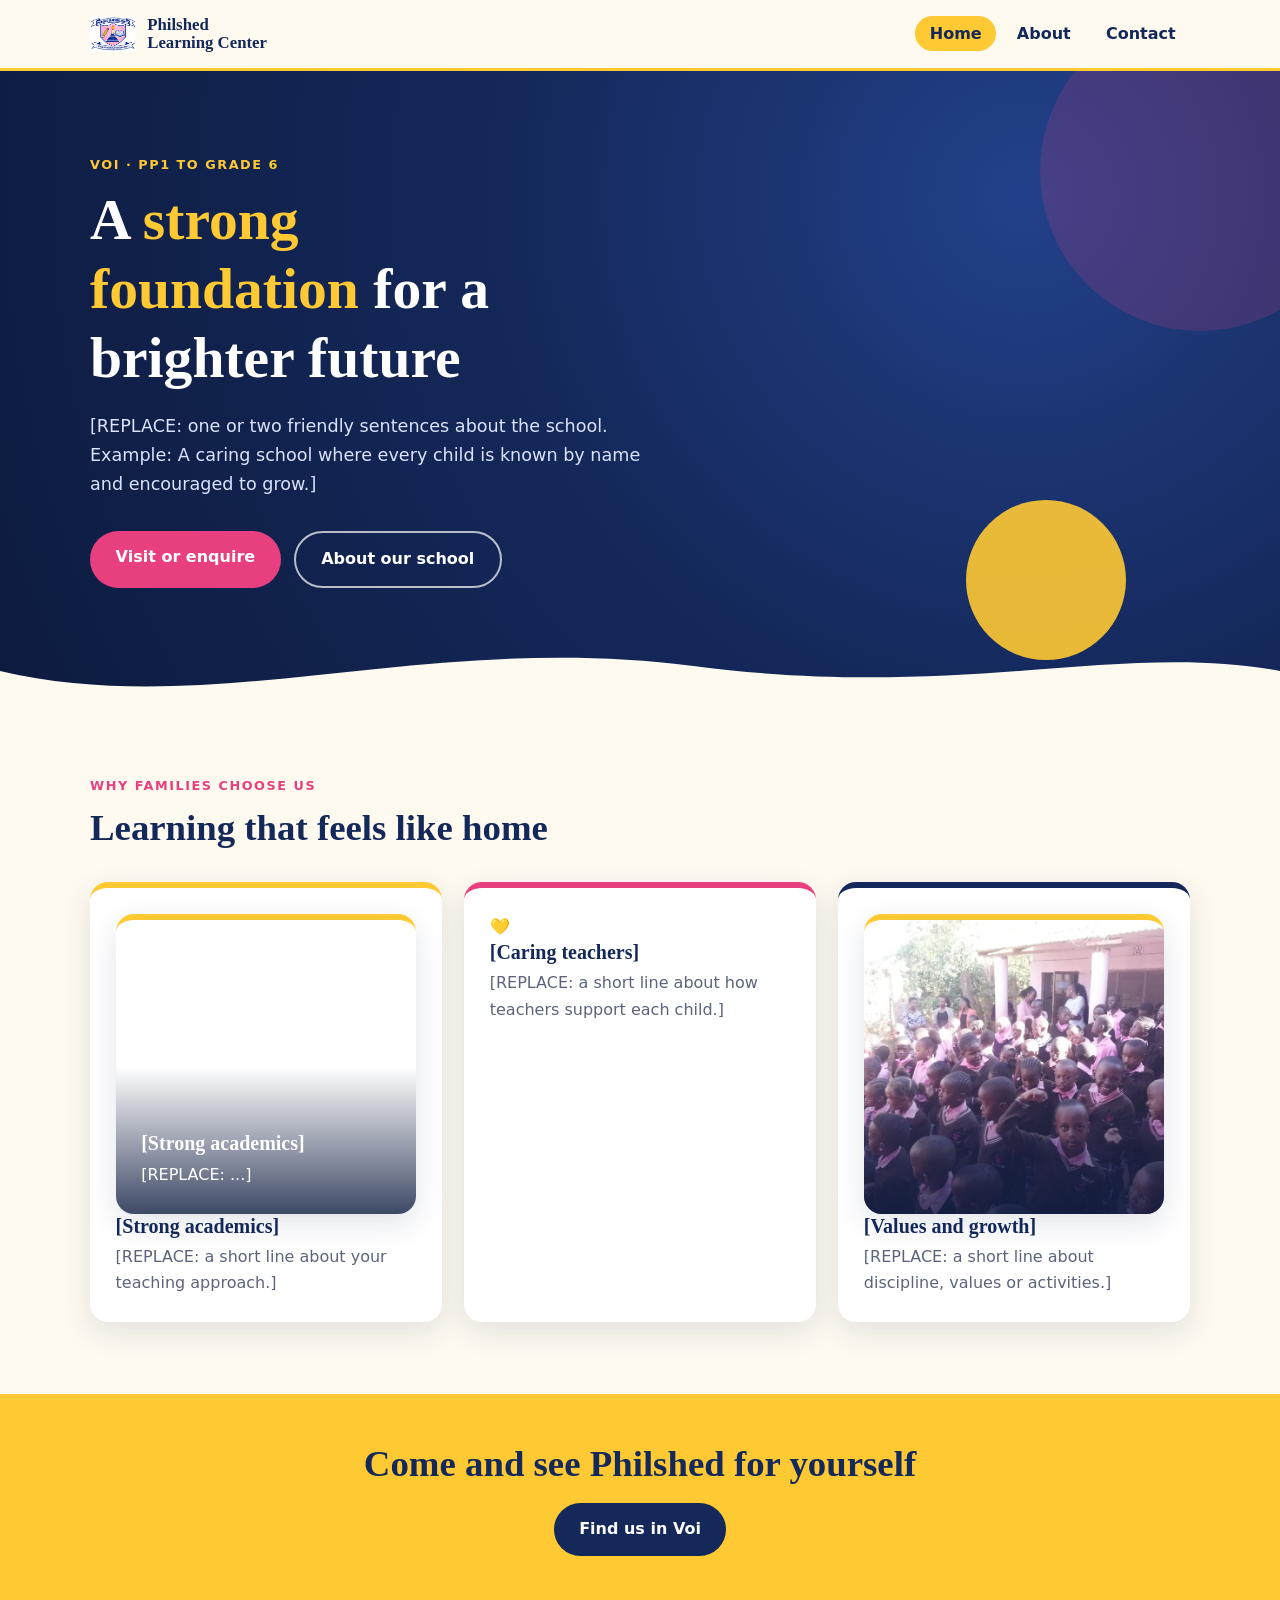
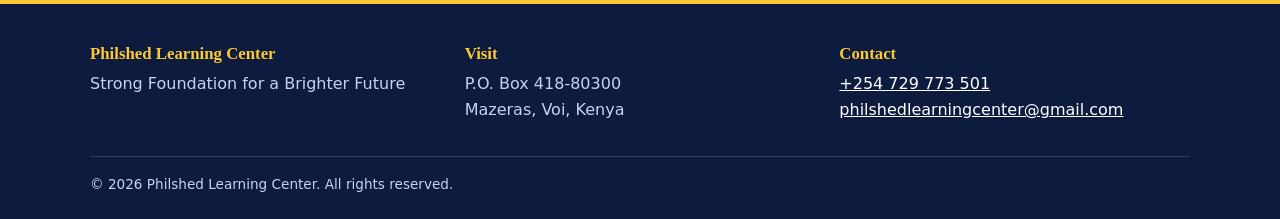
==== index.html @ fe9850d2 "Add working contact form with Web3Forms" ====
<!DOCTYPE html>
<html lang="en">
<head>
  <meta charset="UTF-8">
  <meta name="viewport" content="width=device-width, initial-scale=1">
  <!-- SEO: the title and description are what Google shows in search results -->
  <title>Philshed Learning Center | Primary School in Voi, Kenya</title>
  <meta name="description" content="Philshed Learning Center in Voi teaches PP1 to Grade 6 with caring teachers and a strong foundation for a brighter future. Visit us or get in touch.">
  <link rel="canonical" href="https://www.YOUR-DOMAIN.co.ke/">
  <meta property="og:title" content="Philshed Learning Center, Voi">
  <meta property="og:description" content="Strong Foundation for a Brighter Future. PP1 to Grade 6.">
  <meta property="og:type" content="website">
  <meta name="theme-color" content="#14285a">
  <link rel="icon" href="images/logo.png">
  <link rel="stylesheet" href="style.css">

  <!-- Structured data: a small block that tells Google "this is a school" -->
  <script type="application/ld+json">
  {
    "@context": "https://schema.org",
    "@type": "School",
    "name": "Philshed Learning Center",
    "slogan": "Strong Foundation for a Brighter Future",
    "url": "https://www.YOUR-DOMAIN.co.ke/",
    "logo": "https://www.YOUR-DOMAIN.co.ke/images/logo.png",
    "telephone": "+254-XXX-XXXXXX",
    "address": { "@type": "PostalAddress", "addressLocality": "Voi", "addressCountry": "KE" }
  }
  </script>
</head>
<body>
  <a class="skip" href="#main">Skip to content</a>

  <header class="site-header">
    <div class="container nav">
      <a class="brand" href="index.html">
        <img src="images/logo.png" alt="Philshed Learning Center logo" width="46" height="46">
        <span>Philshed<br>Learning Center</span>
      </a>
      <button class="menu-btn" aria-label="Open menu" aria-expanded="false">Menu</button>
      <ul id="menu">
        <li><a href="index.html" aria-current="page">Home</a></li>
        <li><a href="about.html">About</a></li>
        <li><a href="contact.html">Contact</a></li>
      </ul>
    </div>
  </header>

  <main id="main">
    <section class="hero">
      <div class="container">
        <span class="eyebrow" style="color:var(--yellow)">Voi &middot; PP1 to Grade 6</span>
        <h1>A <em>strong foundation</em> for a brighter future</h1>
        <p>[REPLACE: one or two friendly sentences about the school. Example: A caring school where every child is known by name and encouraged to grow.]</p>
        <div class="actions">
          <a class="btn btn-primary" href="contact.html">Visit or enquire</a>
          <a class="btn btn-ghost" href="about.html">About our school</a>
        </div>
      </div>
      <svg class="wave" viewBox="0 0 1200 70" preserveAspectRatio="none" aria-hidden="true">
        <path d="M0,40 C200,90 400,0 650,35 C900,70 1050,10 1200,40 L1200,70 L0,70 Z" fill="#fffaf0"/>
      </svg>
    </section>

    <section class="section">
      <div class="container reveal">
        <span class="eyebrow">Why families choose us</span>
        <h2>Learning that feels like home</h2>
        <div class="grid">
          <article class="card"><div class="card photo-card" style="background-image: url('images/academics.webp')">
  <h3>[Strong academics]</h3>
  <p>[REPLACE: ...]</p>
</div><h3>[Strong academics]</h3><p>[REPLACE: a short line about your teaching approach.]</p></article>
          <article class="card"><div class="icon" aria-hidden="true">💛</div><h3>[Caring teachers]</h3><p>[REPLACE: a short line about how teachers support each child.]</p></article>
          <article class="card"><div class="card photo-card reveal" style="background-image: url('images/values.webp'); background-position: 70% 50%;"></div><h3>[Values and growth]</h3><p>[REPLACE: a short line about discipline, values or activities.]</p></article>
        </div>
      </div>
    </section>

    <section class="banner">
      <div class="container reveal">
        <h2>Come and see Philshed for yourself</h2>
        <a class="btn" style="background:var(--navy);color:#fff" href="contact.html">Find us in Voi</a>
      </div>
    </section>
  </main>

  <footer class="site-footer">
    <div class="container">
      <div class="cols">
        <div><h3>Philshed Learning Center</h3><p>Strong Foundation for a Brighter Future</p></div>
        <div><h3>Visit</h3><p>P.O. Box 418-80300<br>Mazeras, Voi, Kenya</p></div>
        <div><h3>Contact</h3><p><a href="tel:+254729773501">+254 729 773 501</a><br><a href="mailto:philshedlearningcenter@gmail.com">philshedlearningcenter@gmail.com</a></p></div>
      </div>
      <p class="copy">&copy; <span id="year">2026</span> Philshed Learning Center. All rights reserved.</p>
    </div>
  </footer>
  <script src="script.js" defer></script>
</body>
</html>
---- style.css ----
/* ===== Philshed Learning Center - shared styles =====
   CSS variables (the --name things) let you change a colour once
   and it updates everywhere. Edit them here. */
:root {
  --navy: #14285a;
  --navy-deep: #0d1b3f;
  --pink: #e8407f;
  --yellow: #ffc933;
  --cream: #fffaf0;
  --ink: #1d2433;
  --muted: #5b647a;
  --radius: 18px;
  --shadow: 0 10px 30px rgba(20, 40, 90, 0.12);
  --font-body: system-ui, -apple-system, "Segoe UI", Roboto, Arial, sans-serif;
  --font-display: Georgia, "Times New Roman", serif;
}

* { box-sizing: border-box; margin: 0; padding: 0; }
html { scroll-behavior: smooth; }
body {
  font-family: var(--font-body);
  color: var(--ink);
  background: var(--cream);
  line-height: 1.65;
}
img { max-width: 100%; display: block; }
a { color: var(--navy); }
h1, h2, h3 { font-family: var(--font-display); line-height: 1.2; color: var(--navy); }
h1 { font-size: clamp(2.1rem, 6vw, 3.6rem); }
h2 { font-size: clamp(1.6rem, 4vw, 2.3rem); margin-bottom: .6rem; }
h3 { font-size: 1.25rem; margin-bottom: .4rem; }
.container { width: min(1100px, 92%); margin-inline: auto; }
.section { padding: 4.5rem 0; }
.eyebrow {
  display: inline-block; font-weight: 700; letter-spacing: .12em;
  text-transform: uppercase; font-size: .8rem; color: var(--pink); margin-bottom: .6rem;
}

/* Skip link: helps keyboard and screen-reader users jump past the menu */
.skip { position: absolute; left: -999px; }
.skip:focus { left: 1rem; top: 1rem; background: var(--yellow); padding: .5rem 1rem; z-index: 99; }

/* ===== Header / nav ===== */
.site-header {
  position: sticky; top: 0; z-index: 50;
  background: rgba(255, 250, 240, .96); backdrop-filter: blur(8px);
  border-bottom: 3px solid var(--yellow);
}
.nav { display: flex; align-items: center; justify-content: space-between; padding: .7rem 0; }
.brand { display: flex; align-items: center; gap: .7rem; text-decoration: none; }
.brand img { width: 46px; height: 46px; object-fit: contain; }
.brand span { font-family: var(--font-display); font-weight: 700; color: var(--navy); font-size: 1.05rem; line-height: 1.1; }
.nav ul { list-style: none; display: flex; gap: .4rem; }
.nav ul a {
  text-decoration: none; font-weight: 600; padding: .5rem .9rem;
  border-radius: 999px; color: var(--navy); transition: background .2s;
}
.nav ul a:hover, .nav ul a[aria-current="page"] { background: var(--yellow); }
.menu-btn { display: none; background: var(--navy); color: #fff; border: 0; border-radius: 10px; padding: .5rem .8rem; font-size: 1rem; cursor: pointer; }

@media (max-width: 720px) {
  .menu-btn { display: block; }
  .nav ul {
    display: none; position: absolute; left: 0; right: 0; top: 100%;
    flex-direction: column; background: var(--cream); padding: .8rem 4%;
    border-bottom: 3px solid var(--yellow);
  }
  .nav ul.open { display: flex; }
}

/* ===== Buttons ===== */
.btn {
  display: inline-block; text-decoration: none; font-weight: 700;
  padding: .85rem 1.6rem; border-radius: 999px; border: 0; cursor: pointer;
  font-size: 1rem; transition: transform .15s, box-shadow .15s;
}
.btn:hover { transform: translateY(-2px); box-shadow: var(--shadow); }
.btn-primary { background: var(--pink); color: #fff; }
.btn-ghost { background: transparent; color: #fff; border: 2px solid rgba(255,255,255,.7); }

/* ===== Hero ===== */
.hero {
  position: relative; overflow: hidden; color: #fff;
  background: radial-gradient(circle at 80% 20%, #23418a 0%, var(--navy) 45%, var(--navy-deep) 100%);
  padding: 5rem 0 7rem;
}
.hero h1 { color: #fff; max-width: 14ch; }
.hero h1 em { font-style: normal; color: var(--yellow); }
.hero p { max-width: 52ch; margin: 1.2rem 0 2rem; color: #dbe3ff; font-size: 1.1rem; }
.hero .actions { display: flex; flex-wrap: wrap; gap: .8rem; }
/* decorative shapes drawn with pure CSS: zero image weight */
.hero::before, .hero::after { content: ""; position: absolute; border-radius: 50%; }
.hero::before { width: 320px; height: 320px; background: var(--pink); opacity: .18; right: -80px; top: -60px; }
.hero::after { width: 160px; height: 160px; background: var(--yellow); opacity: .9; right: 12%; bottom: 40px; }
.hero .wave { position: absolute; bottom: -1px; left: 0; width: 100%; height: 70px; }

/* ===== Cards & grids ===== */
.grid { display: grid; gap: 1.4rem; grid-template-columns: repeat(auto-fit, minmax(240px, 1fr)); margin-top: 2rem; }
.card {
  background: #fff; border-radius: var(--radius); padding: 1.6rem;
  box-shadow: var(--shadow); border-top: 6px solid var(--yellow);
}
.card:nth-child(2n) { border-top-color: var(--pink); }
.card:nth-child(3n) { border-top-color: var(--navy); }
.card p { color: var(--muted); }
/* photo cards */
.photo-card {
  position: relative;
  isolation: isolate;
  overflow: hidden;
  min-height: 300px;
  display: flex;
  flex-direction: column;
  justify-content: flex-end;
  background-size: cover;
  background-position: center;
}
.photo-card::before {
  content: "";
  position: absolute;
  inset: 0;
  z-index: -1;
  background: linear-gradient(
    180deg,
    rgba(13, 27, 63, 0) 0%,
    rgba(13, 27, 63, 0) 50%,
    rgba(13, 27, 63, 0.8) 100%
  );
}
.photo-card h3,
.photo-card p { color: #fff; }

.split { display: grid; gap: 2.5rem; grid-template-columns: 1fr; align-items: center; }
@media (min-width: 820px) { .split { grid-template-columns: 1.1fr .9fr; } }
.panel {
  background: var(--navy); color: #fff; border-radius: var(--radius);
  padding: 2rem; box-shadow: var(--shadow);
}
.panel h3 { color: var(--yellow); }
.panel p { color: #dbe3ff; }
.stats { display: grid; grid-template-columns: repeat(3, 1fr); gap: 1rem; text-align: center; margin-top: 1.5rem; }
.stats strong { display: block; font-family: var(--font-display); font-size: 2rem; color: var(--yellow); }
.stats span { font-size: .85rem; color: #dbe3ff; }

.banner { background: var(--yellow); text-align: center; padding: 3rem 0; }
.banner h2 { margin-bottom: 1rem; }

/* ===== Page title strip (About, Contact) ===== */
.page-title { background: var(--navy); color: #fff; padding: 3.5rem 0; border-bottom: 6px solid var(--pink); }
.page-title h1 { color: #fff; }
.page-title p { color: #dbe3ff; margin-top: .5rem; }

/* ===== Contact ===== */
.contact-list { list-style: none; display: grid; gap: 1rem; margin: 1.2rem 0; }
.contact-list li { display: flex; gap: .8rem; align-items: flex-start; }
.contact-list .ic { background: var(--yellow); border-radius: 50%; width: 40px; height: 40px; display: grid; place-items: center; flex: none; }
form { display: grid; gap: 1rem; }
label { font-weight: 600; font-size: .95rem; }
input, textarea {
  width: 100%; padding: .8rem 1rem; border-radius: 12px;
  border: 2px solid #d9dff0; font: inherit; background: #fff;
}
input:focus, textarea:focus { outline: 3px solid var(--yellow); border-color: var(--navy); }
.map { border: 0; width: 100%; height: 360px; border-radius: var(--radius); box-shadow: var(--shadow); margin-top: 2rem; background: #e9edf8; }

/* ===== Footer ===== */
.site-footer { background: var(--navy-deep); color: #c7d2f5; padding: 2.5rem 0 1.5rem; }
.site-footer .cols { display: grid; gap: 1.5rem; grid-template-columns: repeat(auto-fit, minmax(220px, 1fr)); }
.site-footer h3 { color: var(--yellow); font-size: 1.05rem; }
.site-footer a { color: #fff; }
.site-footer .copy { margin-top: 2rem; font-size: .85rem; border-top: 1px solid rgba(255,255,255,.15); padding-top: 1rem; }

/* Gentle fade-in when sections scroll into view (script.js adds .show) */
.reveal { opacity: 0; transform: translateY(18px); transition: opacity .6s, transform .6s; }
.reveal.show { opacity: 1; transform: none; }
@media (prefers-reduced-motion: reduce) { .reveal { opacity: 1; transform: none; transition: none; } html { scroll-behavior: auto; } }
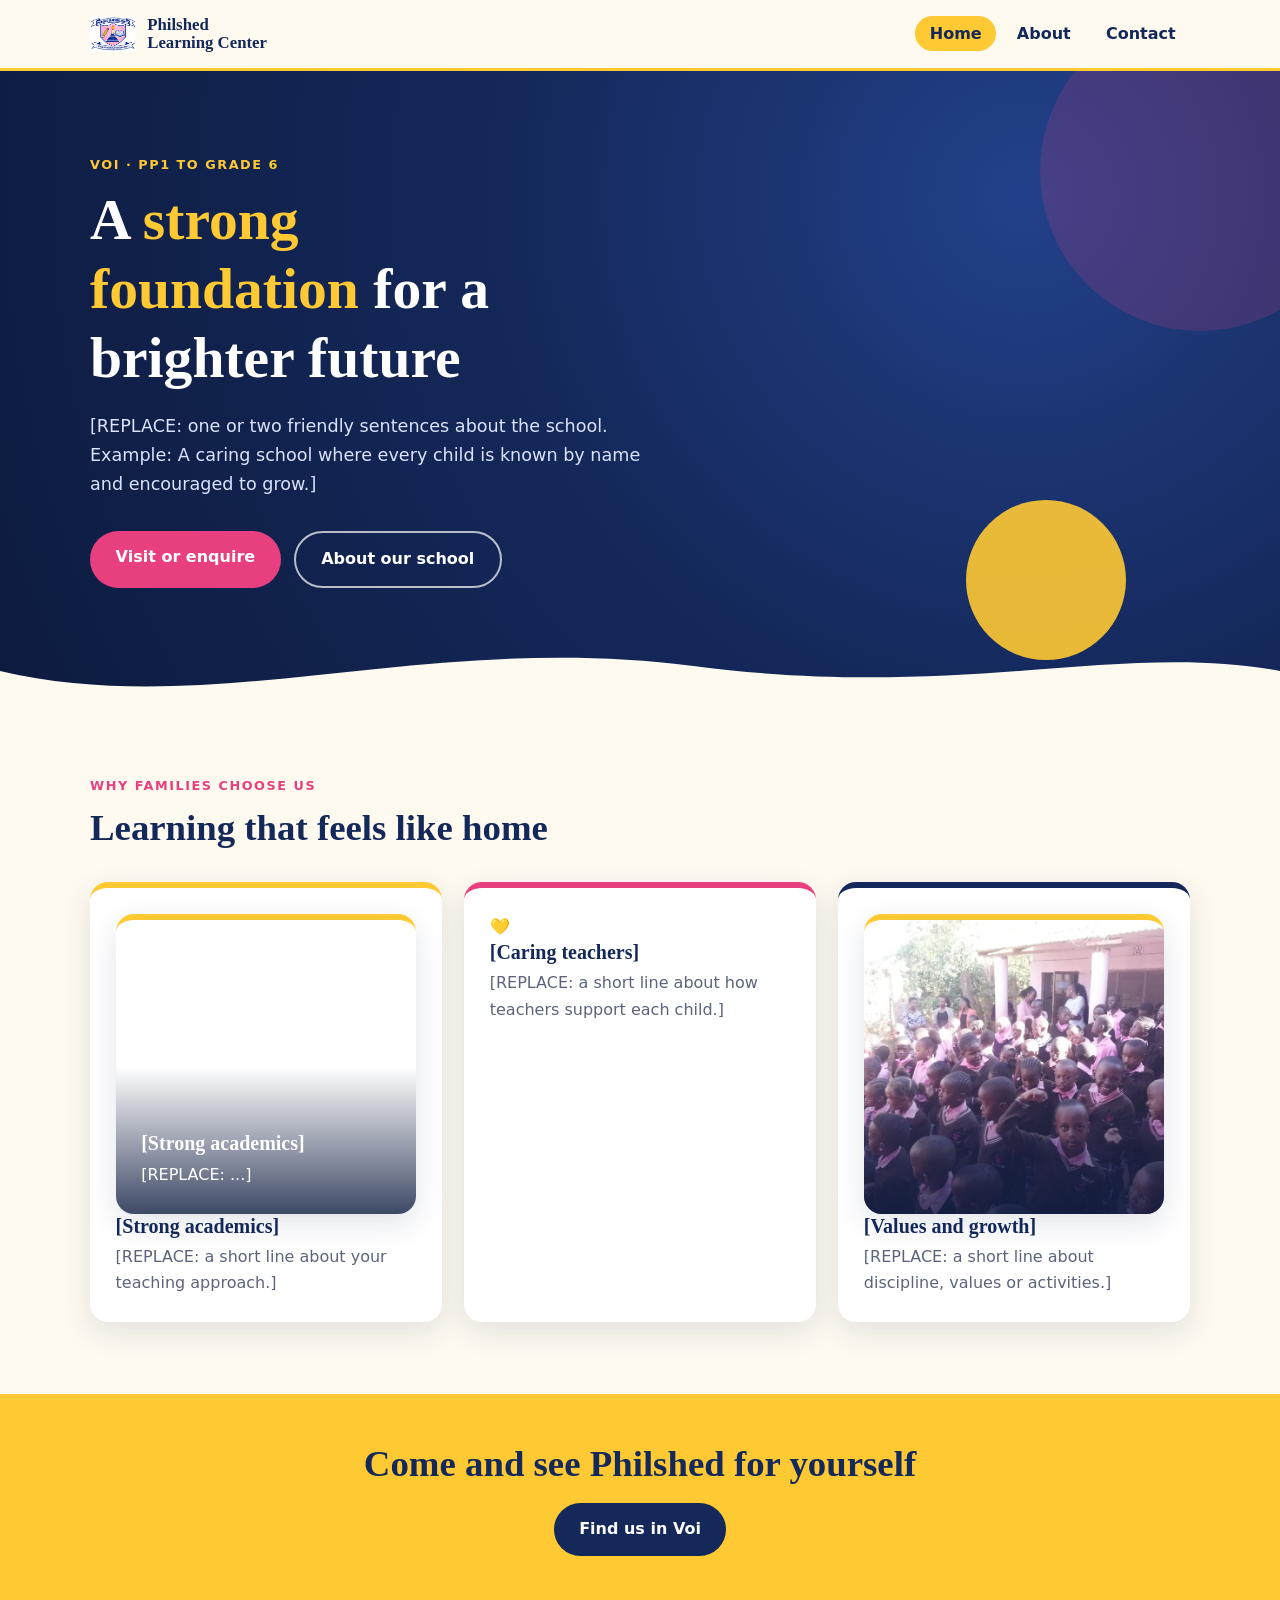
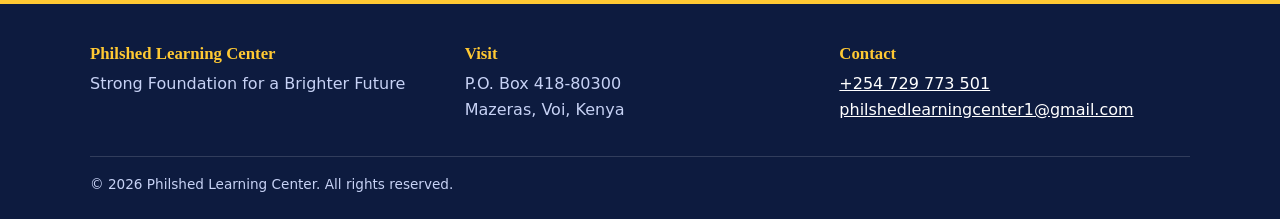
==== commit fcd0df37: "Correct school email address" ====
--- a/index.html
+++ b/index.html
@@ -55,6 +55,7 @@
         <div class="actions">
           <a class="btn btn-primary" href="contact.html">Visit or enquire</a>
           <a class="btn btn-ghost" href="about.html">About our school</a>
+     
         </div>
       </div>
       <svg class="wave" viewBox="0 0 1200 70" preserveAspectRatio="none" aria-hidden="true">
@@ -90,7 +91,7 @@
       <div class="cols">
         <div><h3>Philshed Learning Center</h3><p>Strong Foundation for a Brighter Future</p></div>
         <div><h3>Visit</h3><p>P.O. Box 418-80300<br>Mazeras, Voi, Kenya</p></div>
-        <div><h3>Contact</h3><p><a href="tel:+254729773501">+254 729 773 501</a><br><a href="mailto:philshedlearningcenter@gmail.com">philshedlearningcenter@gmail.com</a></p></div>
+        <div><h3>Contact</h3><p><a href="tel:+254729773501">+254 729 773 501</a><br><a href="mailto:philshedlearningcenter1@gmail.com">philshedlearningcenter1@gmail.com</a></p></div>
       </div>
       <p class="copy">&copy; <span id="year">2026</span> Philshed Learning Center. All rights reserved.</p>
     </div>
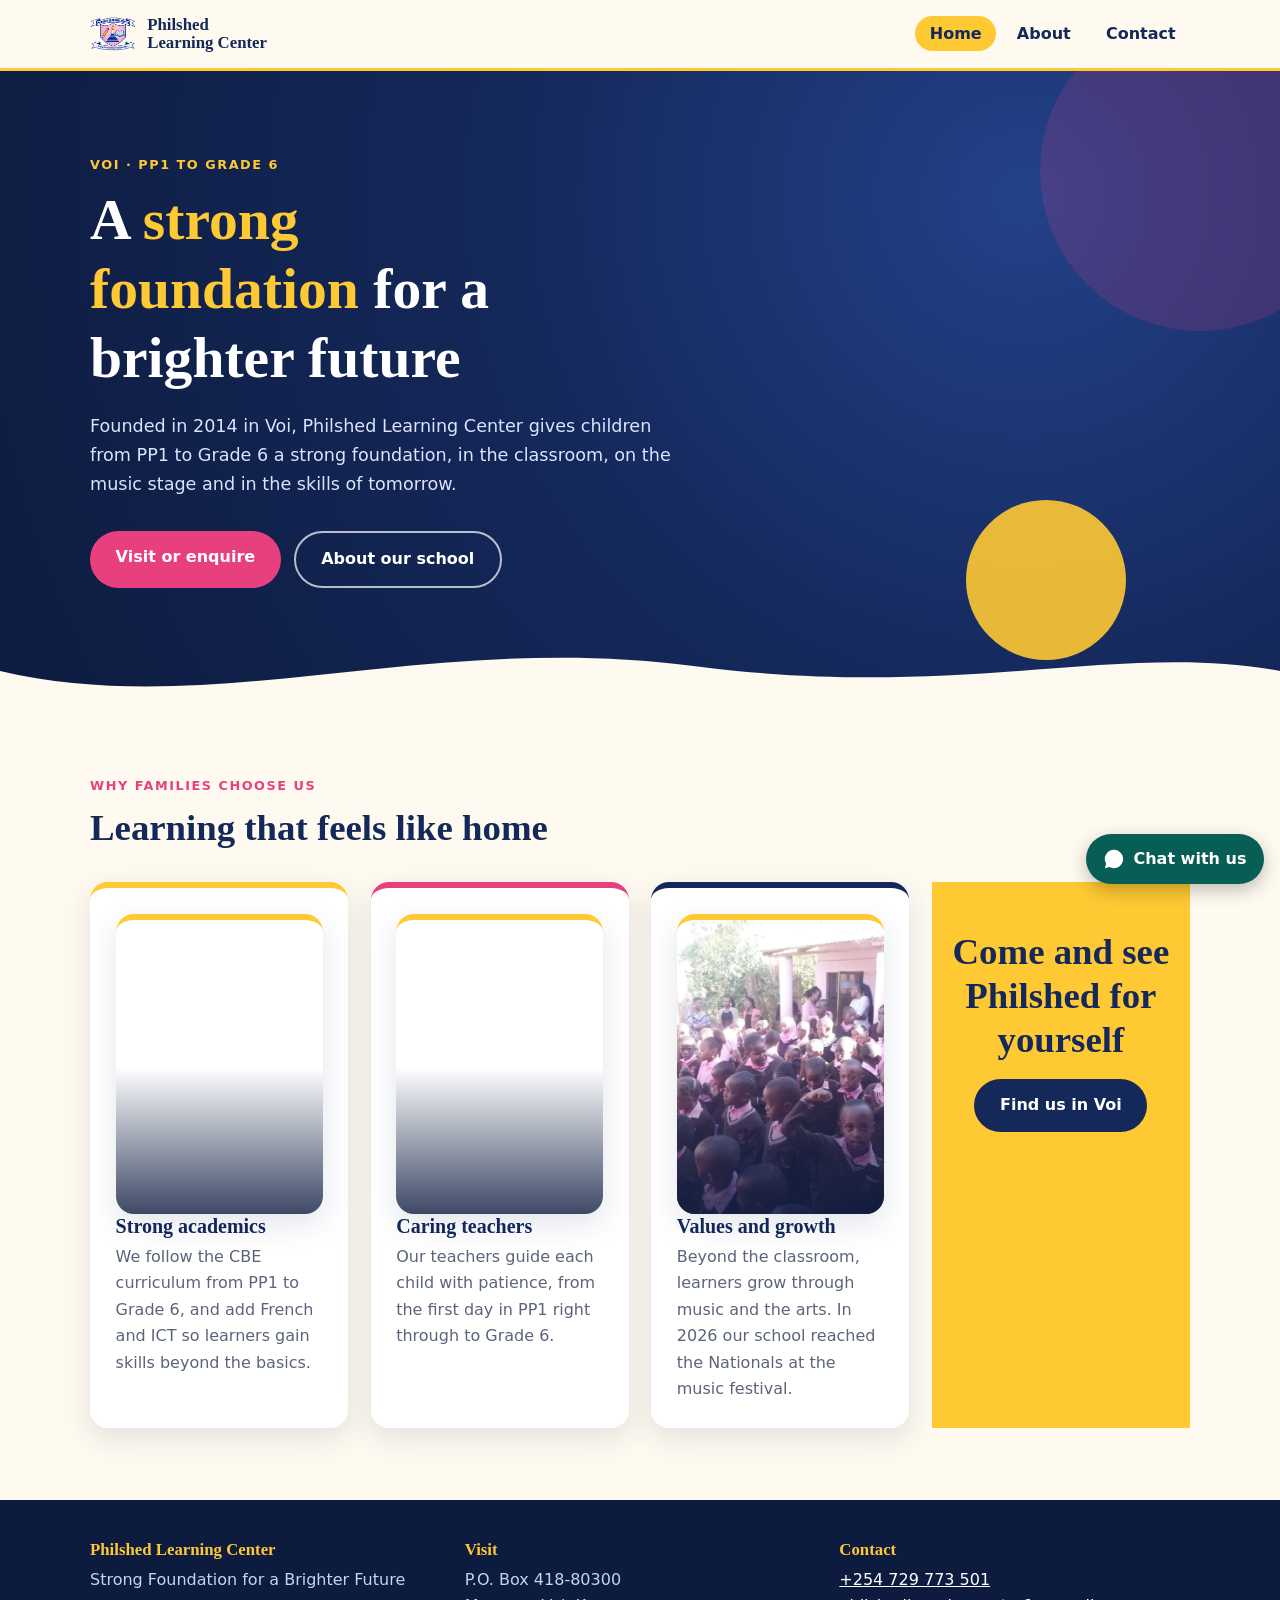
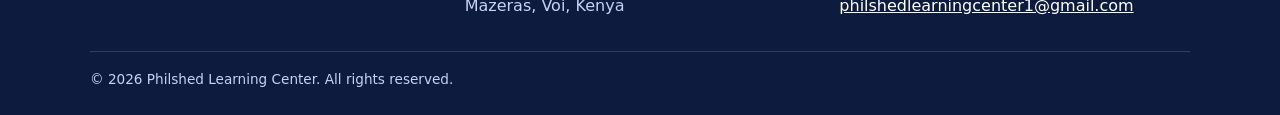
==== commit ca524a1c: "Add about content, values section, whatsapp button and card text" ====
--- a/index.html
+++ b/index.html
@@ -6,11 +6,12 @@
   <!-- SEO: the title and description are what Google shows in search results -->
   <title>Philshed Learning Center | Primary School in Voi, Kenya</title>
   <meta name="description" content="Philshed Learning Center in Voi teaches PP1 to Grade 6 with caring teachers and a strong foundation for a brighter future. Visit us or get in touch.">
-  <link rel="canonical" href="https://www.YOUR-DOMAIN.co.ke/">
+  <link rel="canonical" href="https://khanirif.github.io/philshed-website/">
   <meta property="og:title" content="Philshed Learning Center, Voi">
   <meta property="og:description" content="Strong Foundation for a Brighter Future. PP1 to Grade 6.">
   <meta property="og:type" content="website">
   <meta name="theme-color" content="#14285a">
+  <meta property="og:image" content="https://khanirif.github.io/philshed-website/images/logo.png">
   <link rel="icon" href="images/logo.png">
   <link rel="stylesheet" href="style.css">
 
@@ -51,7 +52,7 @@
       <div class="container">
         <span class="eyebrow" style="color:var(--yellow)">Voi &middot; PP1 to Grade 6</span>
         <h1>A <em>strong foundation</em> for a brighter future</h1>
-        <p>[REPLACE: one or two friendly sentences about the school. Example: A caring school where every child is known by name and encouraged to grow.]</p>
+        <p>Founded in 2014 in Voi, Philshed Learning Center gives children from PP1 to Grade 6 a strong foundation, in the classroom, on the music stage and in the skills of tomorrow.</p>
         <div class="actions">
           <a class="btn btn-primary" href="contact.html">Visit or enquire</a>
           <a class="btn btn-ghost" href="about.html">About our school</a>
@@ -68,15 +69,9 @@
         <span class="eyebrow">Why families choose us</span>
         <h2>Learning that feels like home</h2>
         <div class="grid">
-          <article class="card"><div class="card photo-card" style="background-image: url('images/academics.webp')">
-  <h3>[Strong academics]</h3>
-  <p>[REPLACE: ...]</p>
-</div><h3>[Strong academics]</h3><p>[REPLACE: a short line about your teaching approach.]</p></article>
-          <article class="card"><div class="icon" aria-hidden="true">💛</div><h3>[Caring teachers]</h3><p>[REPLACE: a short line about how teachers support each child.]</p></article>
-          <article class="card"><div class="card photo-card reveal" style="background-image: url('images/values.webp'); background-position: 70% 50%;"></div><h3>[Values and growth]</h3><p>[REPLACE: a short line about discipline, values or activities.]</p></article>
-        </div>
-      </div>
-    </section>
+          <article class="card"><div class="card photo-card" style="background-image: url('images/academics.webp');"></div><h3>Strong academics</h3><p>We follow the CBE curriculum from PP1 to Grade 6, and add French and ICT so learners gain skills beyond the basics.</p></article>
+<article class="card"><div class="card photo-card reveal" style="background-image: url('images/teachers.webp');"></div><h3>Caring teachers</h3><p>Our teachers guide each child with patience, from the first day in PP1 right through to Grade 6.</p></article>
+<article class="card"><div class="card photo-card reveal" style="background-image: url('images/values.webp');"></div><h3>Values and growth</h3><p>Beyond the classroom, learners grow through music and the arts. In 2026 our school reached the Nationals at the music festival.</p></article>
 
     <section class="banner">
       <div class="container reveal">
@@ -97,5 +92,14 @@
     </div>
   </footer>
   <script src="script.js" defer></script>
+  <a class="wa-btn"
+   href="https://wa.me/254729773501?text=Hello%20Philshed%20Learning%20Center%2C%20I%20would%20like%20to%20make%20an%20enquiry."
+   target="_blank" rel="noopener"
+   aria-label="Chat with Philshed Learning Center on WhatsApp">
+  <svg viewBox="0 0 24 24" width="22" height="22" fill="currentColor" aria-hidden="true">
+    <path d="M12 2a10 10 0 0 0-8.6 15.1L2 22l5-1.3A10 10 0 1 0 12 2z"/>
+  </svg>
+  <span>Chat with us</span>
+</a>
 </body>
 </html>
--- a/style.css
+++ b/style.css
@@ -174,3 +174,36 @@
 .reveal { opacity: 0; transform: translateY(18px); transition: opacity .6s, transform .6s; }
 .reveal.show { opacity: 1; transform: none; }
 @media (prefers-reduced-motion: reduce) { .reveal { opacity: 1; transform: none; transition: none; } html { scroll-behavior: auto; } }
+/* keep the decorative circles BEHIND the hero content */
+.hero::before,
+.hero::after { z-index: 0; pointer-events: none; }
+.hero > *:not(.wave) { position: relative; z-index: 1; }
+
+/* on phones, move the yellow dot away from the buttons */
+@media (max-width: 720px) {
+  .hero::after { width: 90px; height: 90px; top: 1.5rem; right: -30px; bottom: auto; left: auto; }
+}
+.values {
+  display: grid;
+  grid-template-columns: repeat(auto-fit, minmax(220px, 1fr));
+  gap: 1rem;
+  margin-top: 1.5rem;
+}
+.wa-btn {
+  position: fixed;
+  right: 1rem;
+  bottom: 1rem;
+  z-index: 50;
+  display: inline-flex;
+  align-items: center;
+  gap: 0.5rem;
+  padding: 0.75rem 1.1rem;
+  background: #075e54;
+  color: #fff;
+  font-weight: 600;
+  text-decoration: none;
+  border-radius: 999px;
+  box-shadow: 0 6px 18px rgba(0, 0, 0, 0.25);
+  transition: transform 0.2s ease;
+}
+.wa-btn:hover { transform: translateY(-3px); }
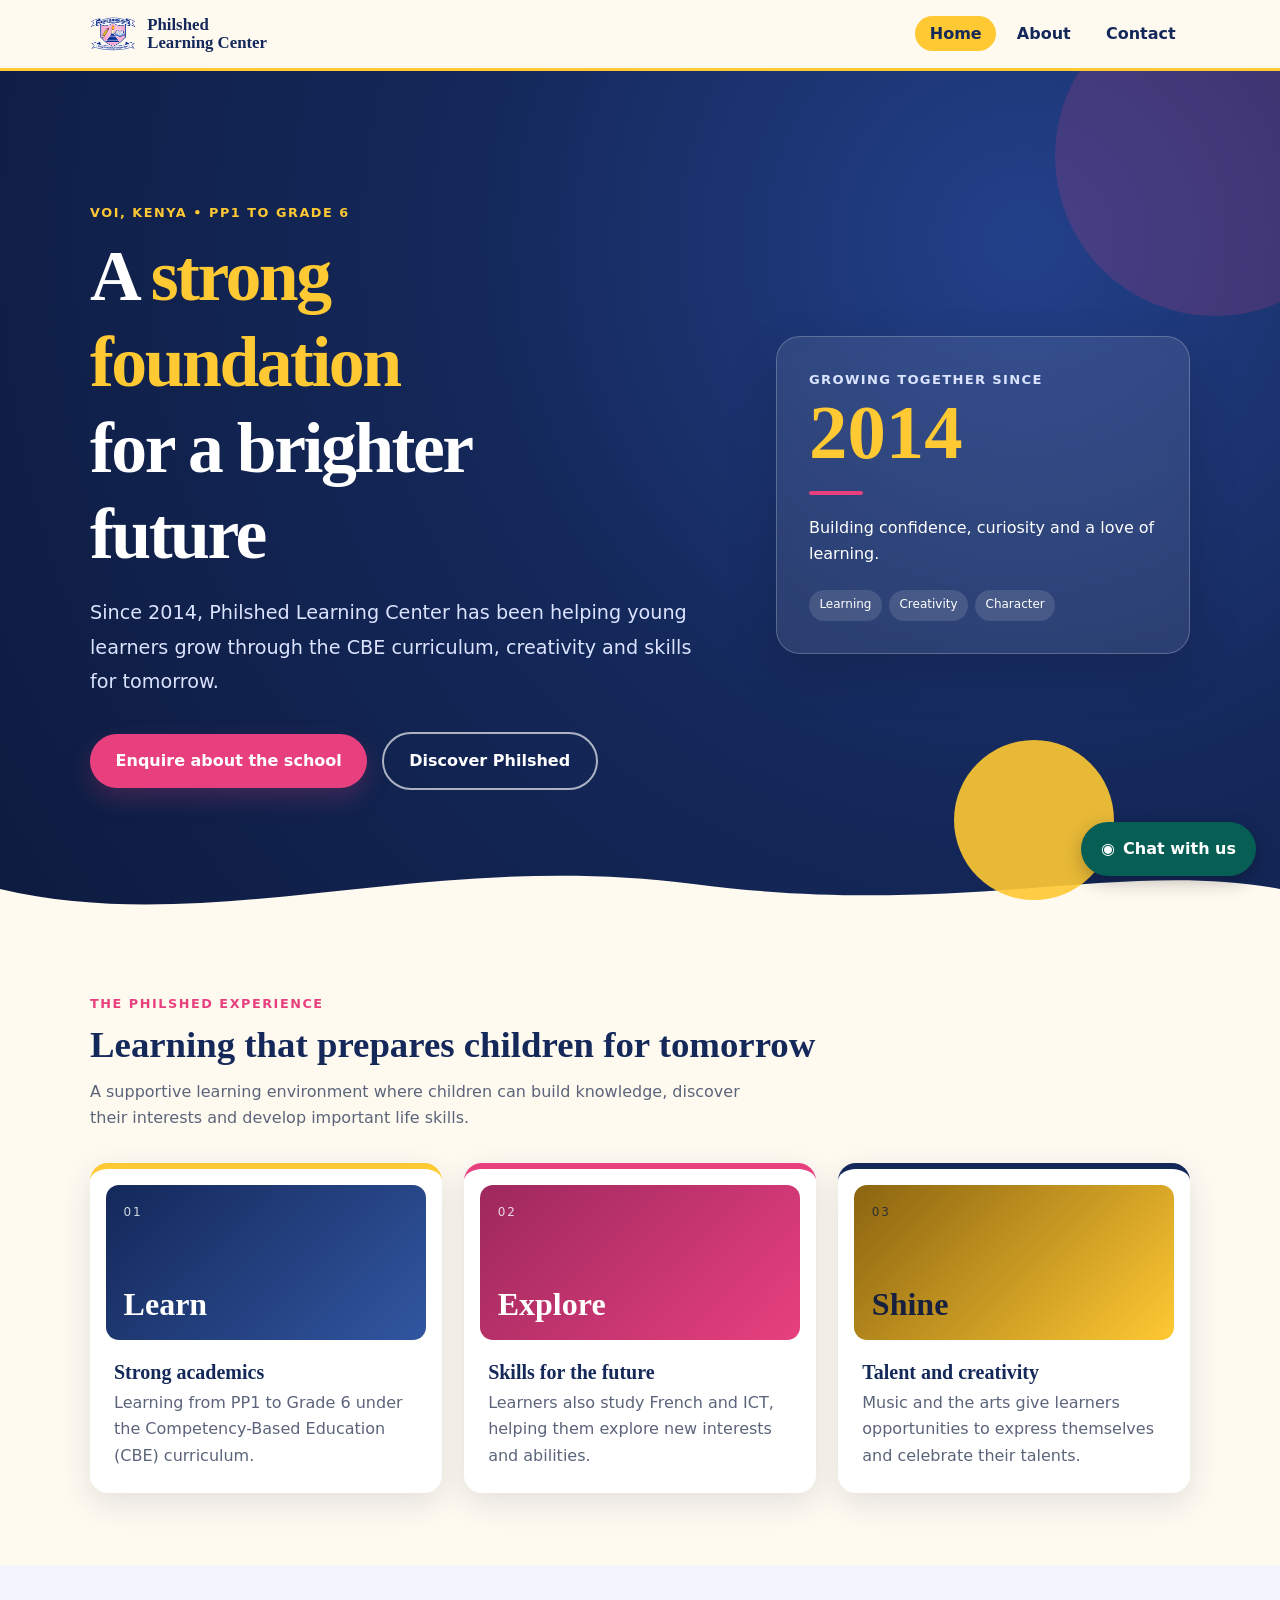
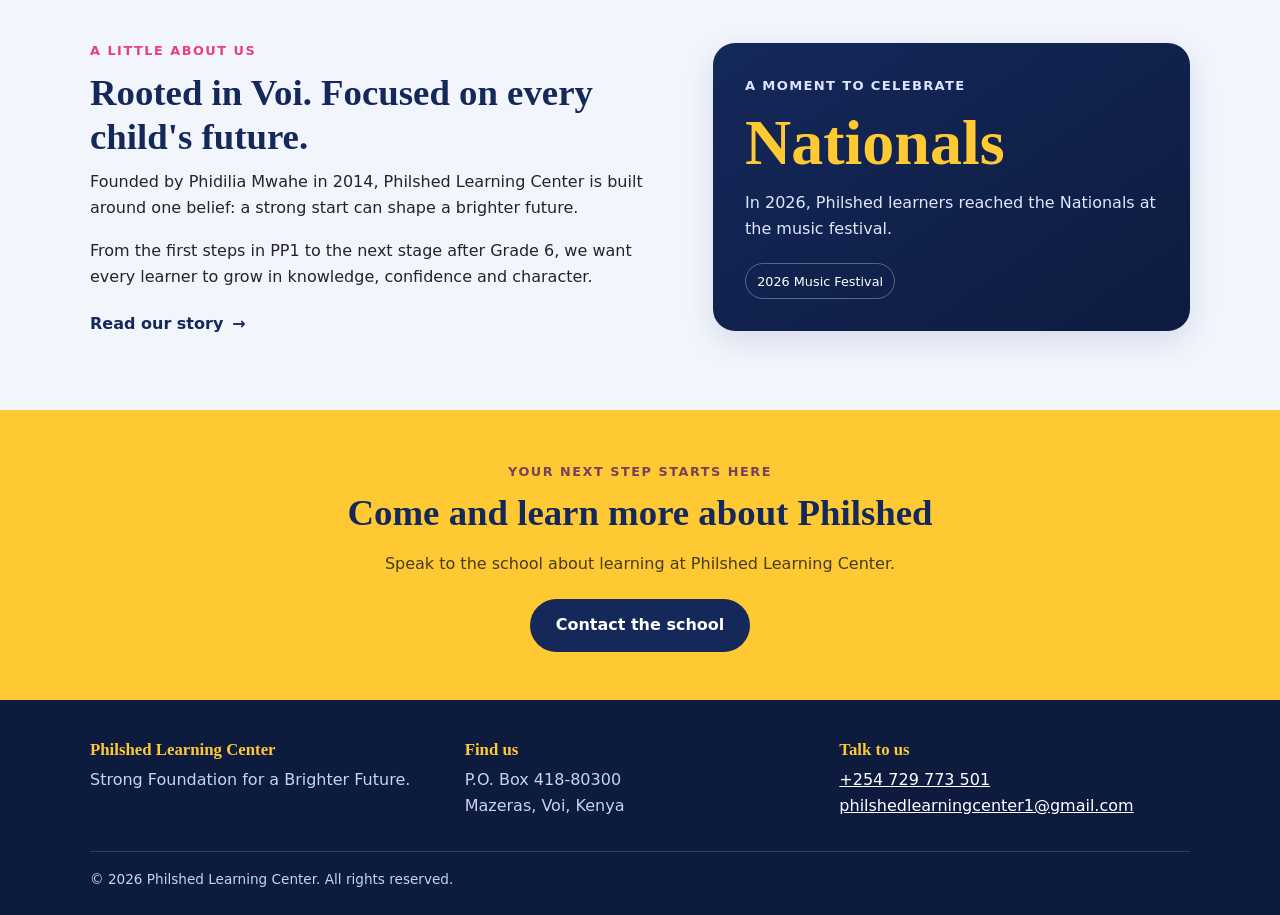
==== commit 38c10f38: "Improve school website layout and interactions" ====
--- a/index.html
+++ b/index.html
@@ -3,29 +3,34 @@
 <head>
   <meta charset="UTF-8">
   <meta name="viewport" content="width=device-width, initial-scale=1">
-  <!-- SEO: the title and description are what Google shows in search results -->
+  <meta name="theme-color" content="#14285a">
   <title>Philshed Learning Center | Primary School in Voi, Kenya</title>
-  <meta name="description" content="Philshed Learning Center in Voi teaches PP1 to Grade 6 with caring teachers and a strong foundation for a brighter future. Visit us or get in touch.">
+  <meta name="description" content="Discover Philshed Learning Center in Voi, Kenya. We provide learning from PP1 to Grade 6, with the CBE curriculum, French, ICT, music and the arts.">
   <link rel="canonical" href="https://khanirif.github.io/philshed-website/">
-  <meta property="og:title" content="Philshed Learning Center, Voi">
-  <meta property="og:description" content="Strong Foundation for a Brighter Future. PP1 to Grade 6.">
+  <meta property="og:title" content="Philshed Learning Center | Voi, Kenya">
+  <meta property="og:description" content="Strong Foundation for a Brighter Future. Learning from PP1 to Grade 6.">
   <meta property="og:type" content="website">
-  <meta name="theme-color" content="#14285a">
+  <meta property="og:url" content="https://khanirif.github.io/philshed-website/">
   <meta property="og:image" content="https://khanirif.github.io/philshed-website/images/logo.png">
   <link rel="icon" href="images/logo.png">
+  <link rel="preconnect" href="https://fonts.googleapis.com">
   <link rel="stylesheet" href="style.css">
-
-  <!-- Structured data: a small block that tells Google "this is a school" -->
   <script type="application/ld+json">
   {
     "@context": "https://schema.org",
     "@type": "School",
     "name": "Philshed Learning Center",
     "slogan": "Strong Foundation for a Brighter Future",
-    "url": "https://www.YOUR-DOMAIN.co.ke/",
-    "logo": "https://www.YOUR-DOMAIN.co.ke/images/logo.png",
-    "telephone": "+254-XXX-XXXXXX",
-    "address": { "@type": "PostalAddress", "addressLocality": "Voi", "addressCountry": "KE" }
+    "url": "https://khanirif.github.io/philshed-website/",
+    "logo": "https://khanirif.github.io/philshed-website/images/logo.png",
+    "telephone": "+254729773501",
+    "email": "philshedlearningcenter1@gmail.com",
+    "address": {
+      "@type": "PostalAddress",
+      "addressLocality": "Voi",
+      "addressRegion": "Taita-Taveta",
+      "addressCountry": "KE"
+    }
   }
   </script>
 </head>
@@ -34,30 +39,40 @@
 
   <header class="site-header">
     <div class="container nav">
-      <a class="brand" href="index.html">
-        <img src="images/logo.png" alt="Philshed Learning Center logo" width="46" height="46">
+      <a class="brand" href="index.html" aria-label="Philshed Learning Center home">
+        <img src="images/logo.png" alt="" width="46" height="46">
         <span>Philshed<br>Learning Center</span>
       </a>
-      <button class="menu-btn" aria-label="Open menu" aria-expanded="false">Menu</button>
-      <ul id="menu">
-        <li><a href="index.html" aria-current="page">Home</a></li>
-        <li><a href="about.html">About</a></li>
-        <li><a href="contact.html">Contact</a></li>
-      </ul>
+      <button class="menu-btn" type="button" aria-label="Open navigation menu" aria-expanded="false" aria-controls="menu">Menu</button>
+      <nav aria-label="Main navigation">
+        <ul id="menu">
+          <li><a href="index.html" aria-current="page">Home</a></li>
+          <li><a href="about.html">About</a></li>
+          <li><a href="contact.html">Contact</a></li>
+        </ul>
+      </nav>
     </div>
   </header>
 
   <main id="main">
     <section class="hero">
-      <div class="container">
-        <span class="eyebrow" style="color:var(--yellow)">Voi &middot; PP1 to Grade 6</span>
-        <h1>A <em>strong foundation</em> for a brighter future</h1>
-        <p>Founded in 2014 in Voi, Philshed Learning Center gives children from PP1 to Grade 6 a strong foundation, in the classroom, on the music stage and in the skills of tomorrow.</p>
-        <div class="actions">
-          <a class="btn btn-primary" href="contact.html">Visit or enquire</a>
-          <a class="btn btn-ghost" href="about.html">About our school</a>
-     
+      <div class="container hero-layout">
+        <div class="hero-copy">
+          <span class="eyebrow hero-eyebrow">Voi, Kenya <span aria-hidden="true">•</span> PP1 to Grade 6</span>
+          <h1>A <em>strong foundation</em> for a brighter future</h1>
+          <p>Since 2014, Philshed Learning Center has been helping young learners grow through the CBE curriculum, creativity and skills for tomorrow.</p>
+          <div class="actions">
+            <a class="btn btn-primary" href="contact.html">Enquire about the school</a>
+            <a class="btn btn-ghost" href="about.html">Discover Philshed</a>
+          </div>
         </div>
+        <aside class="hero-highlight" aria-label="School highlights">
+          <span class="highlight-label">Growing together since</span>
+          <strong>2014</strong>
+          <span class="highlight-rule"></span>
+          <p>Building confidence, curiosity and a love of learning.</p>
+          <div class="highlight-tags"><span>Learning</span><span>Creativity</span><span>Character</span></div>
+        </aside>
       </div>
       <svg class="wave" viewBox="0 0 1200 70" preserveAspectRatio="none" aria-hidden="true">
         <path d="M0,40 C200,90 400,0 650,35 C900,70 1050,10 1200,40 L1200,70 L0,70 Z" fill="#fffaf0"/>
@@ -66,40 +81,71 @@
 
     <section class="section">
       <div class="container reveal">
-        <span class="eyebrow">Why families choose us</span>
-        <h2>Learning that feels like home</h2>
-        <div class="grid">
-          <article class="card"><div class="card photo-card" style="background-image: url('images/academics.webp');"></div><h3>Strong academics</h3><p>We follow the CBE curriculum from PP1 to Grade 6, and add French and ICT so learners gain skills beyond the basics.</p></article>
-<article class="card"><div class="card photo-card reveal" style="background-image: url('images/teachers.webp');"></div><h3>Caring teachers</h3><p>Our teachers guide each child with patience, from the first day in PP1 right through to Grade 6.</p></article>
-<article class="card"><div class="card photo-card reveal" style="background-image: url('images/values.webp');"></div><h3>Values and growth</h3><p>Beyond the classroom, learners grow through music and the arts. In 2026 our school reached the Nationals at the music festival.</p></article>
+        <span class="eyebrow">The Philshed experience</span>
+        <h2>Learning that prepares children for tomorrow</h2>
+        <p class="section-intro">A supportive learning environment where children can build knowledge, discover their interests and develop important life skills.</p>
+        <div class="grid feature-grid">
+          <article class="card feature-card">
+            <div class="feature-visual feature-academics" aria-hidden="true"><span>01</span><strong>Learn</strong></div>
+            <h3>Strong academics</h3>
+            <p>Learning from PP1 to Grade 6 under the Competency-Based Education (CBE) curriculum.</p>
+          </article>
+          <article class="card feature-card">
+            <div class="feature-visual feature-skills" aria-hidden="true"><span>02</span><strong>Explore</strong></div>
+            <h3>Skills for the future</h3>
+            <p>Learners also study French and ICT, helping them explore new interests and abilities.</p>
+          </article>
+          <article class="card feature-card">
+            <div class="feature-visual feature-talent" aria-hidden="true"><span>03</span><strong>Shine</strong></div>
+            <h3>Talent and creativity</h3>
+            <p>Music and the arts give learners opportunities to express themselves and celebrate their talents.</p>
+          </article>
+        </div>
+      </div>
+    </section>
+
+    <section class="section section-soft">
+      <div class="container split reveal">
+        <div>
+          <span class="eyebrow">A little about us</span>
+          <h2>Rooted in Voi. Focused on every child's future.</h2>
+          <p>Founded by Phidilia Mwahe in 2014, Philshed Learning Center is built around one belief: a strong start can shape a brighter future.</p>
+          <p class="spaced-copy">From the first steps in PP1 to the next stage after Grade 6, we want every learner to grow in knowledge, confidence and character.</p>
+          <a class="text-link" href="about.html">Read our story <span aria-hidden="true">→</span></a>
+        </div>
+        <aside class="achievement-card">
+          <span class="achievement-kicker">A moment to celebrate</span>
+          <strong>Nationals</strong>
+          <p>In 2026, Philshed learners reached the Nationals at the music festival.</p>
+          <span class="achievement-year">2026 Music Festival</span>
+        </aside>
+      </div>
+    </section>
 
     <section class="banner">
       <div class="container reveal">
-        <h2>Come and see Philshed for yourself</h2>
-        <a class="btn" style="background:var(--navy);color:#fff" href="contact.html">Find us in Voi</a>
+        <span class="eyebrow">Your next step starts here</span>
+        <h2>Come and learn more about Philshed</h2>
+        <p>Speak to the school about learning at Philshed Learning Center.</p>
+        <a class="btn banner-btn" href="contact.html">Contact the school</a>
       </div>
     </section>
   </main>
 
   <footer class="site-footer">
     <div class="container">
-      <div class="cols">
-        <div><h3>Philshed Learning Center</h3><p>Strong Foundation for a Brighter Future</p></div>
-        <div><h3>Visit</h3><p>P.O. Box 418-80300<br>Mazeras, Voi, Kenya</p></div>
-        <div><h3>Contact</h3><p><a href="tel:+254729773501">+254 729 773 501</a><br><a href="mailto:philshedlearningcenter1@gmail.com">philshedlearningcenter1@gmail.com</a></p></div>
+      <div class="footer-cols">
+        <div><h3>Philshed Learning Center</h3><p>Strong Foundation for a Brighter Future.</p></div>
+        <div><h3>Find us</h3><p>P.O. Box 418-80300<br>Mazeras, Voi, Kenya</p></div>
+        <div><h3>Talk to us</h3><p><a href="tel:+254729773501">+254 729 773 501</a><br><a href="mailto:philshedlearningcenter1@gmail.com">philshedlearningcenter1@gmail.com</a></p></div>
       </div>
-      <p class="copy">&copy; <span id="year">2026</span> Philshed Learning Center. All rights reserved.</p>
+      <p class="copy">© <span id="year"></span> Philshed Learning Center. All rights reserved.</p>
     </div>
   </footer>
+
+  <a class="wa-btn" href="https://wa.me/254729773501?text=Hello%20Philshed%20Learning%20Center%2C%20I%20would%20like%20to%20make%20an%20enquiry." target="_blank" rel="noopener noreferrer" aria-label="Chat with Philshed Learning Center on WhatsApp">
+    <span aria-hidden="true">◉</span><span>Chat with us</span>
+  </a>
   <script src="script.js" defer></script>
-  <a class="wa-btn"
-   href="https://wa.me/254729773501?text=Hello%20Philshed%20Learning%20Center%2C%20I%20would%20like%20to%20make%20an%20enquiry."
-   target="_blank" rel="noopener"
-   aria-label="Chat with Philshed Learning Center on WhatsApp">
-  <svg viewBox="0 0 24 24" width="22" height="22" fill="currentColor" aria-hidden="true">
-    <path d="M12 2a10 10 0 0 0-8.6 15.1L2 22l5-1.3A10 10 0 1 0 12 2z"/>
-  </svg>
-  <span>Chat with us</span>
-</a>
 </body>
 </html>
--- a/style.css
+++ b/style.css
@@ -206,4 +206,190 @@
   box-shadow: 0 6px 18px rgba(0, 0, 0, 0.25);
   transition: transform 0.2s ease;
 }
-.wa-btn:hover { transform: translateY(-3px); }+.wa-btn:hover { transform: translateY(-3px); }
+
+/* ===== Refinements: responsive layout, clearer hierarchy and placeholders ===== */
+:focus-visible { outline: 3px solid var(--pink); outline-offset: 3px; }
+.skip { z-index: 100; }
+.nav nav { margin-left: auto; }
+.hero { padding: 5.5rem 0 7.5rem; }
+.hero-layout { display: grid; grid-template-columns: minmax(0, 1.35fr) minmax(250px, .65fr); gap: 3rem; align-items: center; }
+.hero-copy { position: relative; z-index: 1; }
+.hero-eyebrow { color: var(--yellow); }
+.hero-highlight { position: relative; z-index: 1; padding: 2rem; border: 1px solid rgba(255,255,255,.22); border-radius: 24px; background: rgba(255,255,255,.09); backdrop-filter: blur(8px); box-shadow: 0 20px 50px rgba(0,0,0,.16); }
+.highlight-label, .achievement-kicker { display: block; color: #dbe3ff; font-size: .82rem; font-weight: 700; letter-spacing: .1em; text-transform: uppercase; }
+.hero-highlight > strong { display: block; margin: .3rem 0; color: var(--yellow); font: 700 clamp(3rem, 6vw, 5rem)/1 var(--font-display); }
+.highlight-rule { display: block; width: 54px; height: 4px; margin: 1.2rem 0; background: var(--pink); border-radius: 4px; }
+.hero-highlight p { margin: 0; color: #fff; font-size: 1rem; }
+.highlight-tags { display: flex; flex-wrap: wrap; gap: .45rem; margin-top: 1.4rem; }
+.highlight-tags span { padding: .35rem .65rem; border-radius: 999px; background: rgba(255,255,255,.12); color: #fff; font-size: .75rem; }
+.section-intro { max-width: 650px; color: var(--muted); margin-top: .7rem; }
+.feature-grid { align-items: stretch; }
+.feature-card { padding: 1rem 1rem 1.5rem; overflow: hidden; }
+.feature-card h3, .feature-card p { margin-inline: .5rem; }
+.feature-visual { min-height: 155px; margin-bottom: 1.2rem; padding: 1.1rem; border-radius: 13px; display: flex; flex-direction: column; justify-content: space-between; color: #fff; background: linear-gradient(135deg, #14285a, #3156a0); }
+.feature-visual span { font-size: .75rem; letter-spacing: .15em; opacity: .8; }
+.feature-visual strong { font: 700 2rem var(--font-display); }
+.feature-skills { background: linear-gradient(135deg, #9d285d, #e8407f); }
+.feature-talent { background: linear-gradient(135deg, #8b6410, #ffc933); color: #17213d; }
+.section-soft { background: #f2f5fc; }
+.spaced-copy { margin-top: 1rem; }
+.text-link { display: inline-flex; gap: .55rem; align-items: center; margin-top: 1.3rem; font-weight: 800; text-decoration: none; }
+.text-link:hover { text-decoration: underline; }
+.achievement-card { padding: 2rem; border-radius: 22px; color: #fff; background: linear-gradient(145deg, var(--navy), var(--navy-deep)); box-shadow: var(--shadow); }
+.achievement-card strong { display: block; margin: .7rem 0; color: var(--yellow); font: 700 clamp(2.5rem, 5vw, 4rem)/1.1 var(--font-display); }
+.achievement-card p { color: #e1e7fb; }
+.achievement-year { display: inline-block; margin-top: 1.3rem; padding: .4rem .7rem; border: 1px solid rgba(255,255,255,.3); border-radius: 999px; font-size: .8rem; }
+.banner p { margin: .5rem 0 1.3rem; color: #463b1b; }
+.banner .eyebrow { color: #78405b; }
+.banner-btn { background: var(--navy); color: #fff; }
+.footer-cols { display: grid; grid-template-columns: repeat(auto-fit, minmax(210px, 1fr)); gap: 1.5rem; }
+.fact-row { display: flex; align-items: baseline; justify-content: space-between; gap: 1rem; padding: 1rem 0; border-bottom: 1px solid rgba(255,255,255,.16); }
+.fact-row:first-of-type { margin-top: 1rem; }
+.fact-row:last-child { border-bottom: 0; }
+.fact-row strong { color: var(--yellow); font: 700 1.65rem var(--font-display); }
+.fact-row span { color: #dbe3ff; text-align: right; }
+.values { align-items: stretch; }
+.value-card { padding: 1.5rem; background: #fff; border-radius: var(--radius); box-shadow: var(--shadow); border-top: 4px solid var(--yellow); }
+.value-card:nth-child(2n) { border-top-color: var(--pink); }
+.value-number { color: var(--pink); font-size: .8rem; font-weight: 800; letter-spacing: .12em; }
+.value-card h3 { margin-top: .7rem; }
+.value-card p { color: var(--muted); }
+.contact-layout { display: grid; grid-template-columns: minmax(0, 1fr) minmax(300px, .9fr); gap: 3rem; align-items: start; }
+.contact-list { margin: 1.5rem 0; }
+.contact-list a { text-decoration-thickness: 1px; text-underline-offset: 3px; }
+.map { overflow: hidden; height: 340px; }
+.map iframe { display: block; width: 100%; height: 100%; border: 0; }
+.contact-form { padding: 2rem; }
+.contact-form h2 { margin-bottom: .5rem; }
+.contact-form label { display: block; margin-bottom: .35rem; }
+.contact-form input, .contact-form textarea { transition: border-color .2s, box-shadow .2s; }
+.contact-form input:focus, .contact-form textarea:focus { outline: none; border-color: var(--navy); box-shadow: 0 0 0 3px rgba(20,40,90,.12); }
+.contact-form textarea { resize: vertical; }
+.botcheck { position: absolute; left: -9999px; }
+.form-submit { width: 100%; }
+.form-submit:disabled { opacity: .7; cursor: wait; transform: none; }
+.form-status { min-height: 1.5rem; font-size: .9rem; }
+.form-status.success { color: #176b3a; }
+.form-status.error { color: #b42318; }
+.form-note { color: var(--muted); font-size: .8rem; }
+.wa-btn { z-index: 60; }
+@media (max-width: 820px) {
+  .hero-layout, .contact-layout { grid-template-columns: 1fr; }
+  .hero-layout { gap: 2rem; }
+  .hero-highlight { max-width: 480px; }
+  .contact-layout { gap: 2rem; }
+}
+@media (max-width: 720px) {
+  .nav { position: relative; }
+  .nav nav { margin-left: 0; }
+  .hero { padding: 4rem 0 6rem; }
+  .hero h1 { max-width: 12ch; }
+  .hero-highlight { padding: 1.5rem; }
+  .section { padding: 3.5rem 0; }
+  .stats { grid-template-columns: 1fr; }
+  .contact-form { padding: 1.3rem; }
+  .wa-btn { right: .75rem; bottom: .75rem; padding: .7rem .9rem; }
+}
+@media (max-width: 420px) {
+  .hero .actions { align-items: stretch; flex-direction: column; }
+  .hero .actions .btn { text-align: center; }
+  .brand span { font-size: .95rem; }
+}
+
+/* ===== November polish: hero, interactions and responsive details ===== */
+.hero {
+  isolation: isolate;
+  padding-block: clamp(4rem, 8vw, 7rem) clamp(5.5rem, 10vw, 8rem);
+}
+.hero-layout {
+  position: relative;
+  z-index: 1;
+  grid-template-columns: minmax(0, 1.2fr) minmax(270px, .8fr);
+  gap: clamp(2rem, 5vw, 4.5rem);
+}
+.hero-copy { max-width: 720px; }
+.hero h1 {
+  max-width: 12ch;
+  font-size: clamp(2.65rem, 5.6vw, 5rem);
+  letter-spacing: -.035em;
+  text-wrap: balance;
+}
+.hero-copy > p {
+  max-width: 56ch;
+  font-size: clamp(1.05rem, 1.5vw, 1.2rem);
+  line-height: 1.8;
+}
+.hero .actions { align-items: center; gap: .9rem; }
+.hero .btn { min-height: 52px; display: inline-flex; align-items: center; justify-content: center; }
+.hero .btn-primary { box-shadow: 0 10px 24px rgba(232,64,127,.22); }
+.hero .btn-ghost { border-color: rgba(255,255,255,.65); }
+.hero .btn-ghost:hover { background: rgba(255,255,255,.1); }
+.hero-highlight {
+  max-width: 430px;
+  justify-self: end;
+  width: 100%;
+  animation: hero-card-enter .8s .12s both cubic-bezier(.2,.75,.25,1);
+}
+@keyframes hero-card-enter {
+  from { opacity: 0; transform: translateY(18px) scale(.985); }
+  to { opacity: 1; transform: translateY(0) scale(1); }
+}
+.hero::before { right: -95px; top: -75px; }
+.hero::after { right: 13%; bottom: 18px; }
+.btn, .nav ul a, .text-link, .feature-card, .value-card, .wa-btn {
+  transition: transform .22s ease, box-shadow .22s ease, background-color .22s ease, color .22s ease;
+}
+.feature-card:hover, .value-card:hover {
+  transform: translateY(-5px);
+  box-shadow: 0 18px 38px rgba(20,40,90,.15);
+}
+.feature-visual { transition: transform .35s ease, filter .35s ease; }
+.feature-card:hover .feature-visual { transform: scale(1.015); filter: saturate(1.08); }
+.wa-btn {
+  right: clamp(.75rem, 2vw, 1.5rem);
+  bottom: clamp(.75rem, 2vw, 1.5rem);
+  min-height: 54px;
+  padding: .8rem 1.25rem;
+}
+.wa-btn:focus-visible, .btn:focus-visible, .nav a:focus-visible {
+  outline: 3px solid var(--yellow);
+  outline-offset: 4px;
+}
+@media (max-width: 900px) {
+  .hero-layout { grid-template-columns: minmax(0, 1fr) minmax(230px, .8fr); gap: 2rem; }
+  .hero h1 { font-size: clamp(2.5rem, 5.5vw, 4rem); }
+  .hero-highlight { padding: 1.6rem; }
+}
+@media (max-width: 720px) {
+  .hero { padding: 3.75rem 0 5.5rem; }
+  .hero-layout { grid-template-columns: 1fr; gap: 2rem; }
+  .hero-copy { max-width: 620px; }
+  .hero h1 { max-width: 11ch; font-size: clamp(2.6rem, 10vw, 4.2rem); }
+  .hero-copy > p { margin-block: 1rem 1.5rem; }
+  .hero .actions { align-items: stretch; flex-direction: column; max-width: 340px; }
+  .hero .actions .btn { width: 100%; text-align: center; }
+  .hero-highlight { justify-self: start; max-width: 440px; }
+  .hero::before { width: 210px; height: 210px; right: -100px; top: 30px; }
+  .hero::after { width: 95px; height: 95px; right: -30px; bottom: 35px; top: auto; }
+  .wa-btn { right: .75rem; bottom: .75rem; min-height: 48px; padding: .65rem .9rem; font-size: .9rem; }
+}
+@media (max-width: 380px) {
+  .brand { gap: .45rem; }
+  .brand img { width: 40px; height: 40px; }
+  .brand span { font-size: .9rem; }
+  .hero h1 { font-size: 2.45rem; }
+  .wa-btn { padding: .6rem .75rem; }
+}
+@media (prefers-reduced-motion: reduce) {
+  *, *::before, *::after { scroll-behavior: auto !important; animation-duration: .01ms !important; animation-iteration-count: 1 !important; transition-duration: .01ms !important; }
+}
+
+/* ===== Fix: keep the hero label clear of the sticky navigation ===== */
+.hero {
+  padding-top: clamp(7rem, 10vw, 8.5rem);
+  scroll-margin-top: 6.5rem;
+}
+@media (max-width: 720px) {
+  .hero { padding-top: 5.5rem; }
+}
